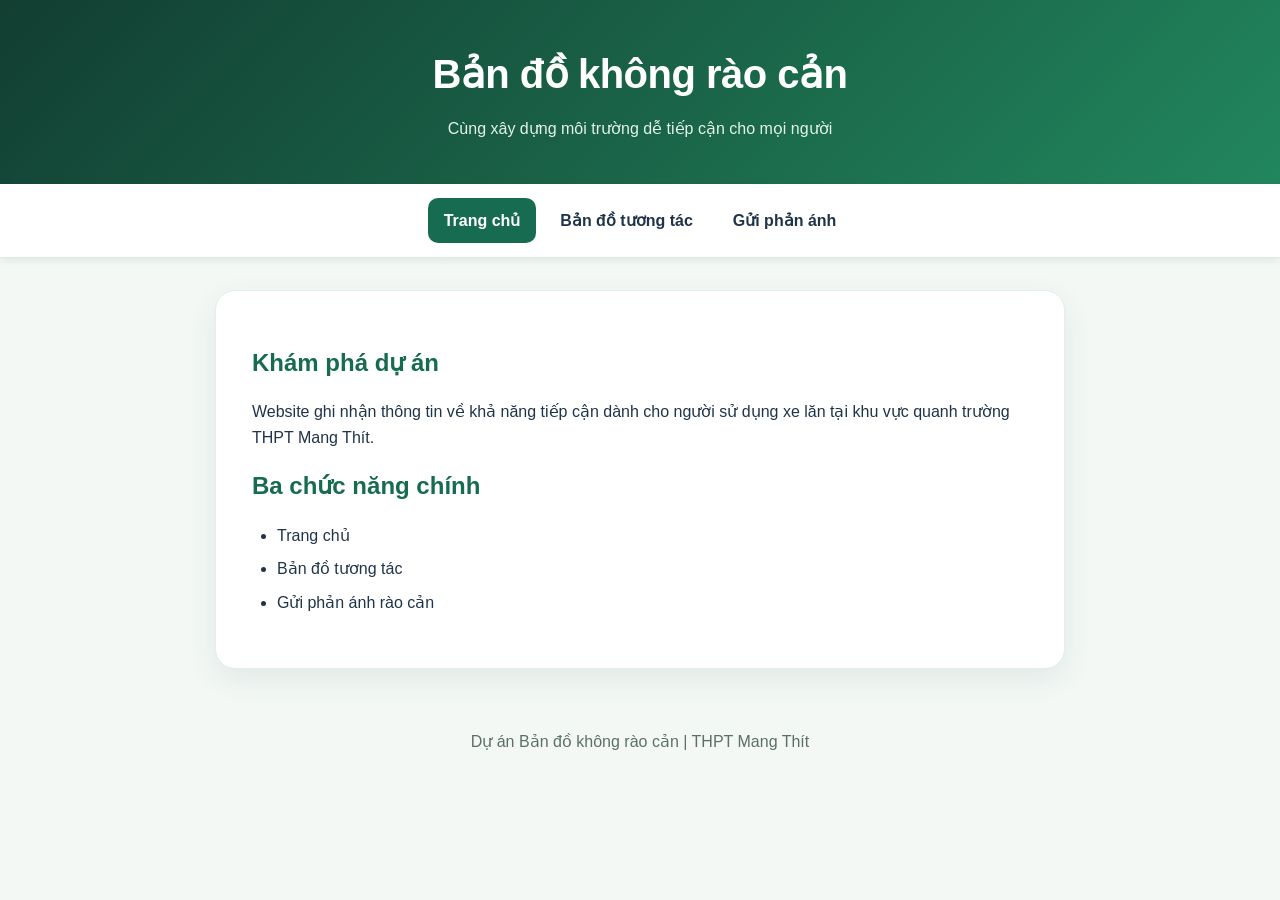
==== index.html @ a595df34 "Add files via upload" ====
<!DOCTYPE html>
<html lang="vi">
<head>
    <meta charset="UTF-8">
    <meta name="viewport" content="width=device-width, initial-scale=1.0">
    <title>Bản đồ không rào cản</title>
<link rel="stylesheet" href="style.css">
</head>
<body>
    <header>
        <h1>Bản đồ không rào cản</h1>
        <p>Cùng xây dựng môi trường dễ tiếp cận cho mọi người</p>
    </header>

    <nav>
        <a href="index.html" class="active">Trang chủ</a>
        <a href="ban-do.html">Bản đồ tương tác</a>
        <a href="phan-anh.html">Gửi phản ánh</a>
    </nav>

    <main>
        <h2>Khám phá dự án</h2>

        <p>
            Website ghi nhận thông tin về khả năng tiếp cận
            dành cho người sử dụng xe lăn tại khu vực quanh
            trường THPT Mang Thít.
        </p>

        <h2>Ba chức năng chính</h2>

        <ul>
            <li>Trang chủ</li>
            <li>Bản đồ tương tác</li>
            <li>Gửi phản ánh rào cản</li>
        </ul>
    </main>

    <footer>
        Dự án Bản đồ không rào cản | THPT Mang Thít
    </footer>
</body>
</html>
---- style.css ----
/* Cai dat chung cho toan bo trang web */
* {
    box-sizing: border-box;
}

body {
    margin: 0;
    font-family: Arial, sans-serif;
    background-color: #f1f6fa;
    color: #203449;
    line-height: 1.6;
}

/* Thanh tieu de */
header {
    background-color: #12304a;
    color: white;
    text-align: center;
    padding: 30px 15px;
}

/* Tieu de chinh */
h1 {
    margin: 0;
    font-size: 32px;
}

/* Noi dung chinh */
main {
    max-width: 850px;
    margin: 30px auto;
    padding: 25px;
    background-color: white;
    border-radius: 14px;
}

/* Tieu de phu */
h2 {
    color: #167d91;
}

/* Danh sach chuc nang */
ul {
    padding-left: 25px;
}

li {
    margin-bottom: 8px;
}

/* Chan trang */
footer {
    text-align: center;
    padding: 20px;
    color: #64748b;
}

/* Thanh menu dieu huong */
nav {
    background-color: #ffffff;
    display: flex;
    justify-content: center;
    flex-wrap: wrap;
    gap: 10px;
    padding: 15px;
    box-shadow: 0 2px 8px rgba(0, 0, 0, 0.08);
}

/* Tung muc trong menu */
nav a {
    color: #203449;
    text-decoration: none;
    padding: 10px 16px;
    border-radius: 8px;
    font-weight: bold;
    transition: 0.2s;
}

/* Khi di chuot vao menu */
nav a:hover {
    background-color: #e1f5f2;
    color: #167d91;
}

/* Muc dang duoc chon */
nav a.active {
    background-color: #167d91;
    color: white;
}

/* Hieu ung khi di chuyen tren cac muc menu */
nav a {
    transition: background-color 0.2s ease,
                color 0.2s ease,
                transform 0.2s ease;
}

nav a:hover {
    transform: translateY(-2px);
}

/* Hieu ung cho cac o nhap lieu */
.report-form input,
.report-form select,
.report-form textarea {
    transition: border-color 0.2s ease,
                box-shadow 0.2s ease;
}

/* Lam noi bat o dang duoc nhap */
.report-form input:focus,
.report-form select:focus,
.report-form textarea:focus {
    outline: 3px solid #b8e5e8;
    outline-offset: 2px;
    border-color: #167d91;
}

/* Hieu ung nut bam */
.report-form button {
    min-height: 48px;
    transition: background-color 0.2s ease,
                transform 0.15s ease;
}

.report-form button:hover {
    transform: translateY(-2px);
}

.report-form button:active {
    transform: scale(0.98);
}

/* Hop thong bao */
.feedback-card {
    margin-top: 24px;
    padding: 24px;
    border: 2px solid #167d91;
    border-radius: 16px;
    background-color: #eaf8f5;
    color: #173b35;
    animation: appear 0.35s ease-out;
}

.feedback-icon {
    font-size: 40px;
    margin-bottom: 8px;
}

.feedback-card h2 {
    margin-top: 0;
    color: #125f53;
}

.feedback-card p {
    font-size: 17px;
    line-height: 1.7;
}

.feedback-card button {
    background-color: #125f53;
}

.feedback-card button:hover {
    background-color: #0c493f;
}

/* Hieu ung xuat hien nhe */
@keyframes appear {
    from {
        opacity: 0;
        transform: translateY(12px);
    }

    to {
        opacity: 1;
        transform: translateY(0);
    }
}

/* Ton trong nguoi khong thich hieu ung chuyen dong */
@media (prefers-reduced-motion: reduce) {
    *,
    *::before,
    *::after {
        animation-duration: 0.01ms !important;
        transition-duration: 0.01ms !important;
        scroll-behavior: auto !important;
    }
}

/* =====================================
   NANG CAP GIAO DIEN BAN DO KHONG RAO CAN
   ===================================== */

/* Mau sac va chuyen dong dong bo */
:root {
    --green-dark: #176b50;
    --green-main: #21865d;
    --green-light: #e8f5ee;
    --text-main: #203449;
    --text-muted: #5d7068;
    --border-soft: #dcebe3;
    --shadow-soft: 0 10px 30px rgba(23, 70, 50, 0.08);
}

/* Nen trang */
body {
    background: #f3f8f5;
    color: var(--text-main);
}

/* Dau trang */
header {
    background: linear-gradient(135deg, #123e32, #21865d);
    padding: 42px 20px;
}

header h1 {
    font-size: clamp(28px, 4vw, 40px);
    letter-spacing: -0.5px;
}

header p {
    margin: 10px 0 0;
    color: #e4f4eb;
}

/* Thanh dieu huong */
nav {
    position: relative;
    gap: 8px;
    padding: 14px 12px;
    border-bottom: 1px solid var(--border-soft);
}

nav a {
    min-height: 44px;
    display: inline-flex;
    align-items: center;
    justify-content: center;
    border-radius: 10px;
}

nav a:hover {
    background: var(--green-light);
    color: var(--green-dark);
}

nav a.active {
    background: var(--green-dark);
    color: #ffffff;
}

/* Khung noi dung */
main {
    margin: 32px auto;
    padding: clamp(20px, 4vw, 36px);
    border: 1px solid #e5eee8;
    border-radius: 20px;
    box-shadow: var(--shadow-soft);
}

h2 {
    color: var(--green-dark);
    line-height: 1.35;
}

/* Gioi thieu trang ban do */
.map-intro {
    max-width: 760px;
    color: var(--text-muted);
    line-height: 1.9;
    font-size: 17px;
}

/* The ban do */
main .map-placeholder {
    margin-top: 26px;
    padding: clamp(18px, 3vw, 30px);
    background: #ffffff;
    border: 1px solid var(--border-soft);
    border-radius: 20px;
    text-align: left;
    box-shadow: var(--shadow-soft);
}

main .map-placeholder .map-icon {
    font-size: 42px;
    margin-bottom: 8px;
}

main .map-placeholder h3 {
    color: var(--green-dark);
    font-size: clamp(21px, 3vw, 27px);
    line-height: 1.4;
    margin: 8px 0 12px;
}

main .map-placeholder p {
    line-height: 1.8;
}

/* Khung Google My Maps */
.map-frame {
    margin-top: 22px;
    padding: 7px;
    background: #edf6f0;
    border: 1px solid var(--border-soft);
    border-radius: 17px;
    overflow: hidden;
    box-shadow: 0 6px 20px rgba(20, 65, 45, 0.09);
}

.map-frame iframe {
    display: block;
    width: 100%;
    height: 560px;
    border: 0;
    border-radius: 11px;
}

/* Hop luu y */
main .map-note {
    margin-top: 24px;
    padding: 20px 22px;
    background: #fff8e8;
    border: 1px solid #f0dfb7;
    border-left: 5px solid #dba72f;
    border-radius: 12px;
    color: #604c20;
    line-height: 1.85;
}

/* Nut bam */
.map-button {
    display: inline-flex;
    align-items: center;
    justify-content: center;
    min-height: 48px;
    padding: 13px 20px;
    margin-top: 14px;
    background: var(--green-dark);
    color: #ffffff;
    border-radius: 10px;
    font-weight: bold;
    text-decoration: none;
    transition: background 0.2s ease,
                transform 0.2s ease,
                box-shadow 0.2s ease;
}

.map-button:hover {
    background: #10513c;
    transform: translateY(-2px);
    box-shadow: 0 5px 14px rgba(23, 107, 80, 0.2);
}

.map-button:focus-visible {
    outline: 3px solid #83c9a5;
    outline-offset: 4px;
}

/* Chan trang */
footer {
    margin-top: 35px;
    padding: 25px 15px;
    color: var(--text-muted);
}

/* Dien thoai va man hinh nho */
@media (max-width: 600px) {
    header {
        padding: 30px 16px;
    }

    nav {
        gap: 5px;
        padding: 10px;
    }

    nav a {
        padding: 10px 12px;
        font-size: 14px;
    }

    main {
        margin: 16px 10px;
        padding: 19px 15px;
        border-radius: 15px;
    }

    main .map-placeholder {
        padding: 17px;
        border-radius: 15px;
    }

    .map-frame {
        padding: 4px;
    }

    .map-frame iframe {
        height: 420px;
    }

    .map-button {
        width: 100%;
        text-align: center;
    }
}
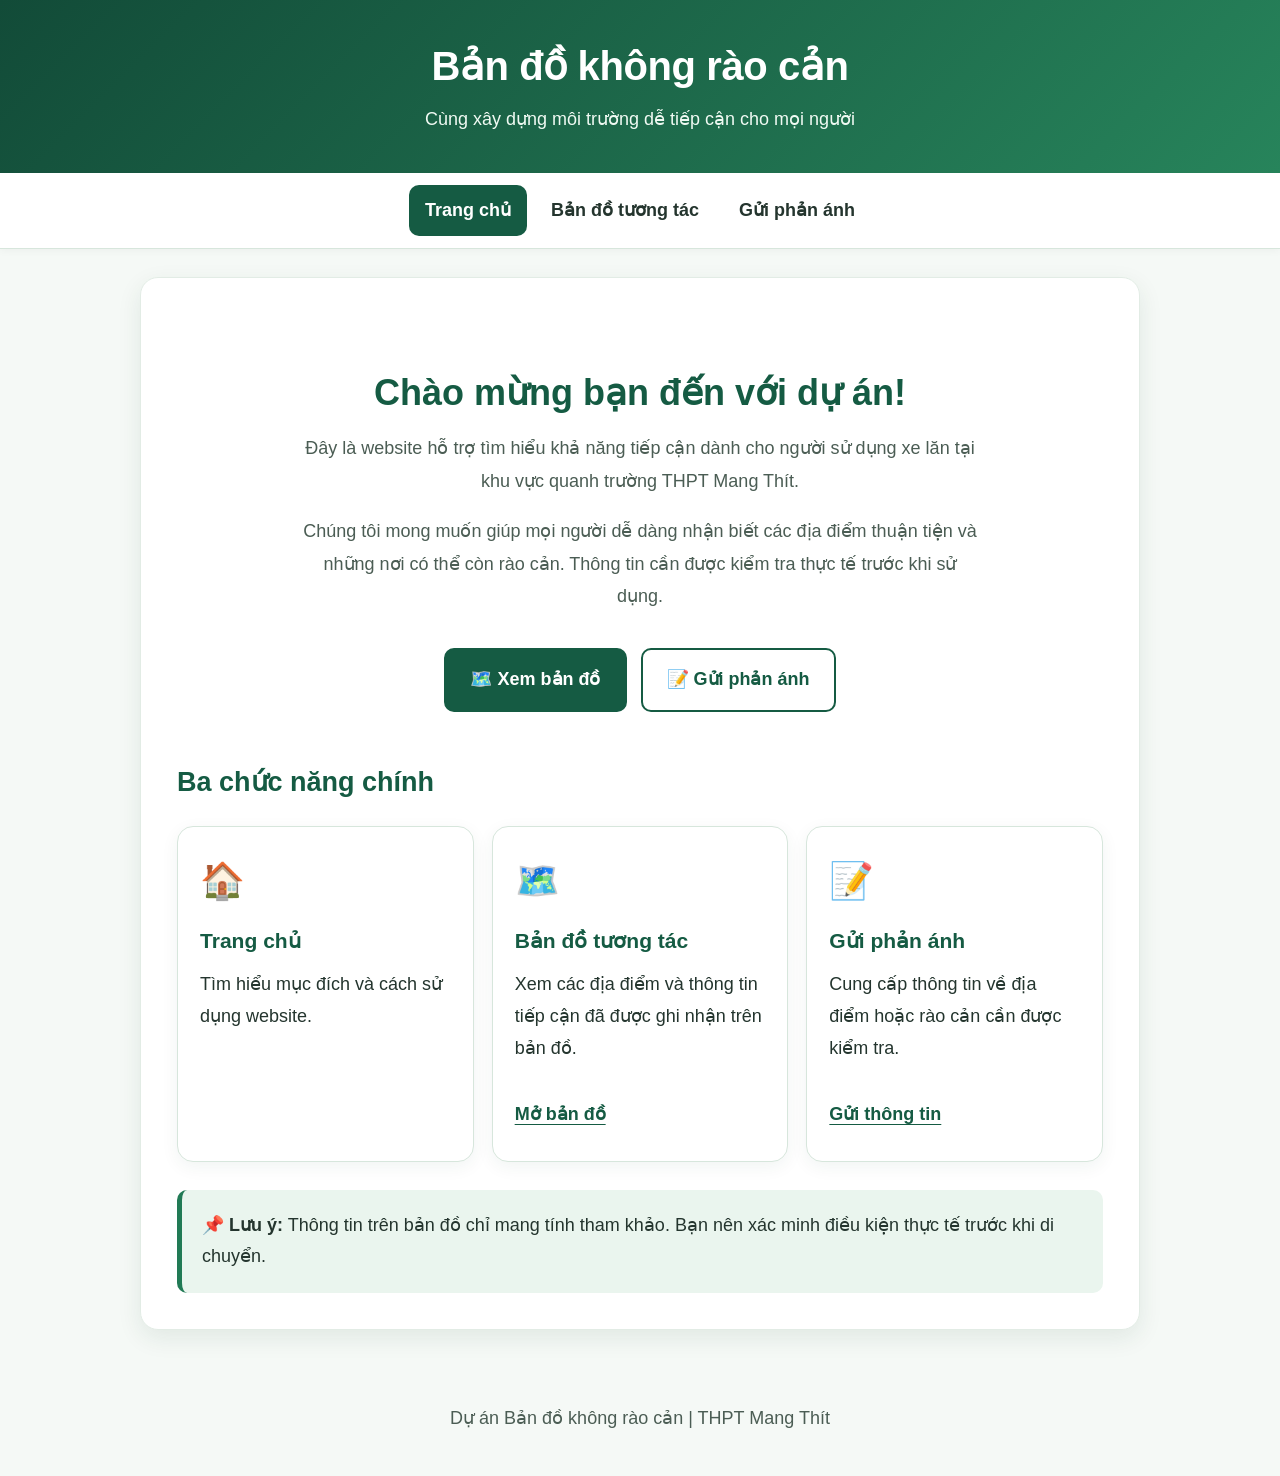
==== commit 4ae64237: "index.html" ====
--- a/index.html
+++ b/index.html
@@ -4,41 +4,94 @@
 <head>
     <meta charset="UTF-8">
     <meta name="viewport" content="width=device-width, initial-scale=1.0">
+    <meta name="description" content="Bản đồ hỗ trợ tìm hiểu khả năng tiếp cận cho người sử dụng xe lăn quanh trường THPT Mang Thít.">
     <title>Bản đồ không rào cản</title>
-<link rel="stylesheet" href="style.css">
+    <link rel="stylesheet" href="style.css">
 </head>
 <body>
+    <a href="#noi-dung" class="skip-link">Bỏ qua phần menu, đến nội dung chính</a>
+
     <header>
         <h1>Bản đồ không rào cản</h1>
         <p>Cùng xây dựng môi trường dễ tiếp cận cho mọi người</p>
     </header>
 
-    <nav>
-        <a href="index.html" class="active">Trang chủ</a>
+    <nav aria-label="Menu chính">
+        <a href="index.html" class="active" aria-current="page">Trang chủ</a>
         <a href="ban-do.html">Bản đồ tương tác</a>
         <a href="phan-anh.html">Gửi phản ánh</a>
     </nav>
 
-    <main>
-        <h2>Khám phá dự án</h2>
+    <main id="noi-dung">
+        <section class="home-intro">
+            <h2>Chào mừng bạn đến với dự án!</h2>
 
-        <p>
-            Website ghi nhận thông tin về khả năng tiếp cận
-            dành cho người sử dụng xe lăn tại khu vực quanh
-            trường THPT Mang Thít.
-        </p>
+            <p>
+                Đây là website hỗ trợ tìm hiểu khả năng tiếp cận
+                dành cho người sử dụng xe lăn tại khu vực quanh
+                trường THPT Mang Thít.
+            </p>
 
-        <h2>Ba chức năng chính</h2>
+            <p>
+                Chúng tôi mong muốn giúp mọi người dễ dàng nhận biết
+                các địa điểm thuận tiện và những nơi có thể còn rào cản.
+                Thông tin cần được kiểm tra thực tế trước khi sử dụng.
+            </p>
 
-        <ul>
-            <li>Trang chủ</li>
-            <li>Bản đồ tương tác</li>
-            <li>Gửi phản ánh rào cản</li>
-        </ul>
+            <div class="home-actions">
+                <a href="ban-do.html" class="map-button">
+                    🗺️ Xem bản đồ
+                </a>
+
+                <a href="phan-anh.html" class="map-button home-secondary">
+                    📝 Gửi phản ánh
+                </a>
+            </div>
+        </section>
+
+        <section>
+            <h2>Ba chức năng chính</h2>
+
+            <div class="feature-grid">
+                <article class="feature-card">
+                    <div class="feature-icon" aria-hidden="true">🏠</div>
+                    <h3>Trang chủ</h3>
+                    <p>
+                        Tìm hiểu mục đích và cách sử dụng website.
+                    </p>
+                </article>
+
+                <article class="feature-card">
+                    <div class="feature-icon" aria-hidden="true">🗺️</div>
+                    <h3>Bản đồ tương tác</h3>
+                    <p>
+                        Xem các địa điểm và thông tin tiếp cận
+                        đã được ghi nhận trên bản đồ.
+                    </p>
+                    <a href="ban-do.html">Mở bản đồ</a>
+                </article>
+
+                <article class="feature-card">
+                    <div class="feature-icon" aria-hidden="true">📝</div>
+                    <h3>Gửi phản ánh</h3>
+                    <p>
+                        Cung cấp thông tin về địa điểm hoặc rào cản
+                        cần được kiểm tra.
+                    </p>
+                    <a href="phan-anh.html">Gửi thông tin</a>
+                </article>
+            </div>
+        </section>
+
+        <aside class="home-note">
+            <strong>📌 Lưu ý:</strong>
+            Thông tin trên bản đồ chỉ mang tính tham khảo.
+            Bạn nên xác minh điều kiện thực tế trước khi di chuyển.
+        </aside>
     </main>
 
     <footer>
-        Dự án Bản đồ không rào cản | THPT Mang Thít
+        <p>Dự án Bản đồ không rào cản | THPT Mang Thít</p>
     </footer>
 </body>
 </html>
--- a/style.css
+++ b/style.css
@@ -1,130 +1,246 @@
 
-/* Cai dat chung cho toan bo trang web */
+/* ==========================================
+   BAN DO KHONG RAO CAN
+   CSS GON GANG - DE DOC - DE SU DUNG
+   ========================================== */
+
+/* 1. Mau sac va cai dat chung */
+:root {
+    --green-dark: #155b43;
+    --green-main: #217a55;
+    --green-light: #eaf5ee;
+    --text-main: #24352e;
+    --text-muted: #4b5d54;
+    --border-soft: #d7e6dc;
+    --white: #ffffff;
+    --warning-bg: #fff8e8;
+    --warning-border: #dba72f;
+    --shadow-soft: 0 8px 24px rgba(25, 65, 45, 0.09);
+}
+
 * {
     box-sizing: border-box;
 }
 
+html {
+    scroll-behavior: smooth;
+}
+
 body {
     margin: 0;
-    font-family: Arial, sans-serif;
-    background-color: #f1f6fa;
-    color: #203449;
-    line-height: 1.6;
-}
-
-/* Thanh tieu de */
-header {
-    background-color: #12304a;
-    color: white;
-    text-align: center;
-    padding: 30px 15px;
-}
-
-/* Tieu de chinh */
+    font-family: Arial, Helvetica, sans-serif;
+    font-size: 18px;
+    line-height: 1.75;
+    color: var(--text-main);
+    background: #f5f9f6;
+}
+
+img {
+    max-width: 100%;
+    height: auto;
+}
+
+a {
+    overflow-wrap: anywhere;
+}
+
+h1,
+h2,
+h3 {
+    line-height: 1.4;
+}
+
 h1 {
     margin: 0;
-    font-size: 32px;
-}
-
-/* Noi dung chinh */
-main {
-    max-width: 850px;
-    margin: 30px auto;
-    padding: 25px;
-    background-color: white;
-    border-radius: 14px;
-}
-
-/* Tieu de phu */
-h2 {
-    color: #167d91;
-}
-
-/* Danh sach chuc nang */
-ul {
-    padding-left: 25px;
-}
-
+    font-size: clamp(28px, 4vw, 40px);
+    letter-spacing: -0.4px;
+}
+
+h2,
+h3 {
+    color: var(--green-dark);
+}
+
+p,
 li {
-    margin-bottom: 8px;
-}
-
-/* Chan trang */
-footer {
+    line-height: 1.8;
+}
+
+button,
+input,
+select,
+textarea {
+    font: inherit;
+}
+
+/* 2. Dau trang */
+header {
+    padding: 38px 20px;
     text-align: center;
-    padding: 20px;
-    color: #64748b;
-}
-
-/* Thanh menu dieu huong */
+    color: var(--white);
+    background: linear-gradient(135deg, #124b38, #27845b);
+}
+
+header p {
+    margin: 10px 0 0;
+    color: #f0faf3;
+    line-height: 1.7;
+}
+
+/* 3. Thanh dieu huong */
 nav {
-    background-color: #ffffff;
     display: flex;
+    flex-wrap: wrap;
     justify-content: center;
-    flex-wrap: wrap;
-    gap: 10px;
-    padding: 15px;
-    box-shadow: 0 2px 8px rgba(0, 0, 0, 0.08);
-}
-
-/* Tung muc trong menu */
+    gap: 8px;
+    padding: 12px;
+    background: var(--white);
+    border-bottom: 1px solid var(--border-soft);
+    box-shadow: 0 2px 8px rgba(0, 0, 0, 0.04);
+}
+
 nav a {
-    color: #203449;
+    display: inline-flex;
+    align-items: center;
+    justify-content: center;
+    min-height: 48px;
+    padding: 10px 16px;
+    border-radius: 10px;
+    color: var(--text-main);
+    font-weight: bold;
     text-decoration: none;
-    padding: 10px 16px;
-    border-radius: 8px;
-    font-weight: bold;
-    transition: 0.2s;
-}
-
-/* Khi di chuot vao menu */
-nav a:hover {
-    background-color: #e1f5f2;
-    color: #167d91;
-}
-
-/* Muc dang duoc chon */
-nav a.active {
-    background-color: #167d91;
-    color: white;
-}
-
-/* Hieu ung khi di chuyen tren cac muc menu */
-nav a {
     transition: background-color 0.2s ease,
                 color 0.2s ease,
                 transform 0.2s ease;
 }
 
 nav a:hover {
+    color: var(--green-dark);
+    background: var(--green-light);
+}
+
+nav a.active {
+    color: var(--white);
+    background: var(--green-dark);
+}
+
+/* 4. Noi dung chinh */
+main {
+    width: calc(100% - 32px);
+    max-width: 1000px;
+    margin: 28px auto;
+    padding: clamp(20px, 4vw, 36px);
+    background: var(--white);
+    border: 1px solid #e2ece5;
+    border-radius: 18px;
+    box-shadow: var(--shadow-soft);
+    animation: fadeInUp 0.4s ease-out both;
+}
+
+ul {
+    padding-left: 25px;
+}
+
+li {
+    margin-bottom: 8px;
+}
+
+/* 5. Nut bam */
+button,
+.map-button {
+    min-height: 50px;
+}
+
+button,
+.map-button {
+    transition: background-color 0.2s ease,
+                box-shadow 0.2s ease,
+                transform 0.2s ease;
+}
+
+.map-button {
+    display: inline-flex;
+    align-items: center;
+    justify-content: center;
+    gap: 8px;
+    min-height: 50px;
+    margin-top: 14px;
+    padding: 12px 20px;
+    border: 2px solid var(--green-dark);
+    border-radius: 10px;
+    color: var(--white);
+    background: var(--green-dark);
+    font-weight: bold;
+    text-align: center;
+    text-decoration: none;
+    cursor: pointer;
+}
+
+.map-button:hover {
+    color: var(--white);
+    background: #104a36;
+    box-shadow: 0 5px 14px rgba(23, 107, 80, 0.18);
     transform: translateY(-2px);
 }
 
-/* Hieu ung cho cac o nhap lieu */
+/* 6. Hieu ung khi chon bang ban phim */
+a:focus-visible,
+button:focus-visible,
+input:focus-visible,
+select:focus-visible,
+textarea:focus-visible {
+    outline: 3px solid #bd8210;
+    outline-offset: 4px;
+}
+
+/* 7. Form phan anh */
+.report-form label {
+    display: block;
+    margin-bottom: 6px;
+    font-weight: bold;
+}
+
 .report-form input,
 .report-form select,
 .report-form textarea {
+    width: 100%;
+    max-width: 100%;
+    min-height: 48px;
+    padding: 12px;
+    border: 1px solid #9eafa4;
+    border-radius: 8px;
+    background: var(--white);
+    color: var(--text-main);
     transition: border-color 0.2s ease,
                 box-shadow 0.2s ease;
 }
 
-/* Lam noi bat o dang duoc nhap */
+.report-form textarea {
+    min-height: 130px;
+    resize: vertical;
+}
+
 .report-form input:focus,
 .report-form select:focus,
 .report-form textarea:focus {
-    outline: 3px solid #b8e5e8;
+    border-color: var(--green-dark);
+    outline: 3px solid #c8e7d5;
     outline-offset: 2px;
-    border-color: #167d91;
-}
-
-/* Hieu ung nut bam */
+}
+
 .report-form button {
-    min-height: 48px;
-    transition: background-color 0.2s ease,
-                transform 0.15s ease;
+    min-height: 50px;
+    padding: 12px 20px;
+    border: 0;
+    border-radius: 10px;
+    color: var(--white);
+    background: var(--green-dark);
+    font-weight: bold;
+    cursor: pointer;
 }
 
 .report-form button:hover {
+    background: #104a36;
     transform: translateY(-2px);
 }
 
@@ -132,185 +248,80 @@
     transform: scale(0.98);
 }
 
-/* Hop thong bao */
+/* 8. Hop thong bao phan anh */
 .feedback-card {
     margin-top: 24px;
     padding: 24px;
-    border: 2px solid #167d91;
+    border: 2px solid var(--green-main);
     border-radius: 16px;
-    background-color: #eaf8f5;
-    color: #173b35;
+    background: var(--green-light);
+    color: var(--text-main);
     animation: appear 0.35s ease-out;
 }
 
 .feedback-icon {
+    margin-bottom: 8px;
     font-size: 40px;
-    margin-bottom: 8px;
 }
 
 .feedback-card h2 {
     margin-top: 0;
-    color: #125f53;
+    color: var(--green-dark);
 }
 
 .feedback-card p {
-    font-size: 17px;
-    line-height: 1.7;
+    font-size: 18px;
+    line-height: 1.8;
 }
 
 .feedback-card button {
-    background-color: #125f53;
+    background: var(--green-dark);
 }
 
 .feedback-card button:hover {
-    background-color: #0c493f;
-}
-
-/* Hieu ung xuat hien nhe */
-@keyframes appear {
-    from {
-        opacity: 0;
-        transform: translateY(12px);
-    }
-
-    to {
-        opacity: 1;
-        transform: translateY(0);
-    }
-}
-
-/* Ton trong nguoi khong thich hieu ung chuyen dong */
-@media (prefers-reduced-motion: reduce) {
-    *,
-    *::before,
-    *::after {
-        animation-duration: 0.01ms !important;
-        transition-duration: 0.01ms !important;
-        scroll-behavior: auto !important;
-    }
-}
-
-/* =====================================
-   NANG CAP GIAO DIEN BAN DO KHONG RAO CAN
-   ===================================== */
-
-/* Mau sac va chuyen dong dong bo */
-:root {
-    --green-dark: #176b50;
-    --green-main: #21865d;
-    --green-light: #e8f5ee;
-    --text-main: #203449;
-    --text-muted: #5d7068;
-    --border-soft: #dcebe3;
-    --shadow-soft: 0 10px 30px rgba(23, 70, 50, 0.08);
-}
-
-/* Nen trang */
-body {
-    background: #f3f8f5;
-    color: var(--text-main);
-}
-
-/* Dau trang */
-header {
-    background: linear-gradient(135deg, #123e32, #21865d);
-    padding: 42px 20px;
-}
-
-header h1 {
-    font-size: clamp(28px, 4vw, 40px);
-    letter-spacing: -0.5px;
-}
-
-header p {
-    margin: 10px 0 0;
-    color: #e4f4eb;
-}
-
-/* Thanh dieu huong */
-nav {
-    position: relative;
-    gap: 8px;
-    padding: 14px 12px;
-    border-bottom: 1px solid var(--border-soft);
-}
-
-nav a {
-    min-height: 44px;
-    display: inline-flex;
-    align-items: center;
-    justify-content: center;
-    border-radius: 10px;
-}
-
-nav a:hover {
-    background: var(--green-light);
-    color: var(--green-dark);
-}
-
-nav a.active {
-    background: var(--green-dark);
-    color: #ffffff;
-}
-
-/* Khung noi dung */
-main {
-    margin: 32px auto;
-    padding: clamp(20px, 4vw, 36px);
-    border: 1px solid #e5eee8;
-    border-radius: 20px;
-    box-shadow: var(--shadow-soft);
-}
-
-h2 {
-    color: var(--green-dark);
-    line-height: 1.35;
-}
-
-/* Gioi thieu trang ban do */
+    background: #104a36;
+}
+
+/* 9. Khu vuc ban do */
 .map-intro {
     max-width: 760px;
     color: var(--text-muted);
-    line-height: 1.9;
-    font-size: 17px;
-}
-
-/* The ban do */
+    font-size: 18px;
+    line-height: 1.85;
+}
+
 main .map-placeholder {
     margin-top: 26px;
     padding: clamp(18px, 3vw, 30px);
-    background: #ffffff;
     border: 1px solid var(--border-soft);
-    border-radius: 20px;
+    border-radius: 18px;
+    background: var(--white);
+    box-shadow: var(--shadow-soft);
     text-align: left;
-    box-shadow: var(--shadow-soft);
 }
 
 main .map-placeholder .map-icon {
+    margin-bottom: 8px;
     font-size: 42px;
-    margin-bottom: 8px;
 }
 
 main .map-placeholder h3 {
-    color: var(--green-dark);
+    margin: 8px 0 12px;
     font-size: clamp(21px, 3vw, 27px);
-    line-height: 1.4;
-    margin: 8px 0 12px;
 }
 
 main .map-placeholder p {
     line-height: 1.8;
 }
 
-/* Khung Google My Maps */
 .map-frame {
     margin-top: 22px;
-    padding: 7px;
+    padding: 6px;
+    overflow: hidden;
+    border: 1px solid var(--border-soft);
+    border-radius: 16px;
     background: #edf6f0;
-    border: 1px solid var(--border-soft);
-    border-radius: 17px;
-    overflow: hidden;
-    box-shadow: 0 6px 20px rgba(20, 65, 45, 0.09);
+    box-shadow: var(--shadow-soft);
 }
 
 .map-frame iframe {
@@ -318,61 +329,186 @@
     width: 100%;
     height: 560px;
     border: 0;
-    border-radius: 11px;
-}
-
-/* Hop luu y */
+    border-radius: 10px;
+}
+
 main .map-note {
     margin-top: 24px;
-    padding: 20px 22px;
-    background: #fff8e8;
+    padding: 20px;
     border: 1px solid #f0dfb7;
-    border-left: 5px solid #dba72f;
+    border-left: 5px solid var(--warning-border);
     border-radius: 12px;
     color: #604c20;
+    background: var(--warning-bg);
     line-height: 1.85;
 }
 
-/* Nut bam */
-.map-button {
+/* 10. Cac the chuc nang trang chu */
+.home-intro {
+    padding: 24px 0 30px;
+    text-align: center;
+}
+
+.home-intro h2 {
+    margin-bottom: 14px;
+    font-size: clamp(27px, 4vw, 36px);
+}
+
+.home-intro p {
+    max-width: 680px;
+    margin: 0 auto 18px;
+    color: var(--text-muted);
+}
+
+.home-actions {
+    display: flex;
+    flex-wrap: wrap;
+    justify-content: center;
+    gap: 14px;
+    margin-top: 22px;
+}
+
+.home-actions .map-button {
+    min-height: 56px;
+    padding: 14px 24px;
+}
+
+.home-secondary {
+    color: var(--green-dark);
+    background: var(--white);
+}
+
+.home-secondary:hover {
+    color: var(--green-dark);
+    background: var(--green-light);
+}
+
+.feature-grid {
+    display: grid;
+    grid-template-columns: repeat(3, minmax(0, 1fr));
+    gap: 18px;
+    margin-top: 24px;
+}
+
+.feature-card {
+    display: flex;
+    flex-direction: column;
+    align-items: flex-start;
+    padding: 22px;
+    border: 1px solid var(--border-soft);
+    border-radius: 16px;
+    background: var(--white);
+    box-shadow: 0 5px 18px rgba(25, 65, 45, 0.06);
+    transition: transform 0.2s ease,
+                box-shadow 0.2s ease;
+}
+
+.feature-card:hover {
+    transform: translateY(-3px);
+    box-shadow: var(--shadow-soft);
+}
+
+.feature-icon {
+    margin-bottom: 8px;
+    font-size: 36px;
+}
+
+.feature-card h3 {
+    margin: 6px 0;
+}
+
+.feature-card p {
+    flex: 1;
+    margin-top: 6px;
+}
+
+.feature-card a {
     display: inline-flex;
     align-items: center;
-    justify-content: center;
     min-height: 48px;
-    padding: 13px 20px;
-    margin-top: 14px;
-    background: var(--green-dark);
-    color: #ffffff;
+    margin-top: 8px;
+    color: var(--green-dark);
+    font-weight: bold;
+    text-underline-offset: 4px;
+}
+
+.home-note {
+    margin-top: 28px;
+    padding: 20px;
+    border-left: 5px solid var(--green-main);
     border-radius: 10px;
-    font-weight: bold;
-    text-decoration: none;
-    transition: background 0.2s ease,
-                transform 0.2s ease,
-                box-shadow 0.2s ease;
-}
-
-.map-button:hover {
-    background: #10513c;
-    transform: translateY(-2px);
-    box-shadow: 0 5px 14px rgba(23, 107, 80, 0.2);
-}
-
-.map-button:focus-visible {
-    outline: 3px solid #83c9a5;
-    outline-offset: 4px;
-}
-
-/* Chan trang */
-footer {
-    margin-top: 35px;
-    padding: 25px 15px;
-    color: var(--text-muted);
-}
-
-/* Dien thoai va man hinh nho */
+    background: var(--green-light);
+}
+
+/* 11. Bo qua menu bang ban phim */
+.skip-link {
+    position: absolute;
+    top: 8px;
+    left: 8px;
+    z-index: 1000;
+    padding: 12px 16px;
+    border: 2px solid var(--green-dark);
+    border-radius: 8px;
+    color: var(--green-dark);
+    background: var(--white);
+    transform: translateY(-160%);
+}
+
+.skip-link:focus {
+    transform: translateY(0);
+}
+
+/* 12. Hieu ung nhe */
+@keyframes fadeInUp {
+    from {
+        opacity: 0;
+        transform: translateY(10px);
+    }
+
+    to {
+        opacity: 1;
+        transform: translateY(0);
+    }
+}
+
+@keyframes appear {
+    from {
+        opacity: 0;
+        transform: translateY(12px);
+    }
+
+    to {
+        opacity: 1;
+        transform: translateY(0);
+    }
+}
+
+/* 13. Toi uu man hinh nho */
+@media (max-width: 760px) {
+    .feature-grid {
+        grid-template-columns: 1fr;
+    }
+
+    .feature-card {
+        padding: 20px;
+    }
+
+    .home-actions {
+        flex-direction: column;
+    }
+
+    .home-actions .map-button {
+        width: 100%;
+    }
+}
+
 @media (max-width: 600px) {
+    body {
+        font-size: 17px;
+    }
+
     header {
-        padding: 30px 16px;
+        padding: 28px 16px;
     }
 
     nav {
@@ -382,18 +518,13 @@
 
     nav a {
         padding: 10px 12px;
-        font-size: 14px;
     }
 
     main {
-        margin: 16px 10px;
+        width: calc(100% - 20px);
+        margin: 16px auto;
         padding: 19px 15px;
-        border-radius: 15px;
-    }
-
-    main .map-placeholder {
-        padding: 17px;
-        border-radius: 15px;
+        border-radius: 14px;
     }
 
     .map-frame {
@@ -408,4 +539,38 @@
         width: 100%;
         text-align: center;
     }
-}
+
+    .feedback-card {
+        padding: 18px;
+    }
+}
+
+/* 14. Ton trong nguoi khong muon hieu ung */
+@media (prefers-reduced-motion: reduce) {
+    html {
+        scroll-behavior: auto;
+    }
+
+    *,
+    *::before,
+    *::after {
+        animation-duration: 0.01ms !important;
+        animation-iteration-count: 1 !important;
+        transition-duration: 0.01ms !important;
+        scroll-behavior: auto !important;
+    }
+
+    .feature-card:hover,
+    .map-button:hover,
+    nav a:hover {
+        transform: none;
+    }
+}
+
+/* 15. Chan trang */
+footer {
+    margin-top: 30px;
+    padding: 24px 16px;
+    color: var(--text-muted);
+    text-align: center;
+}
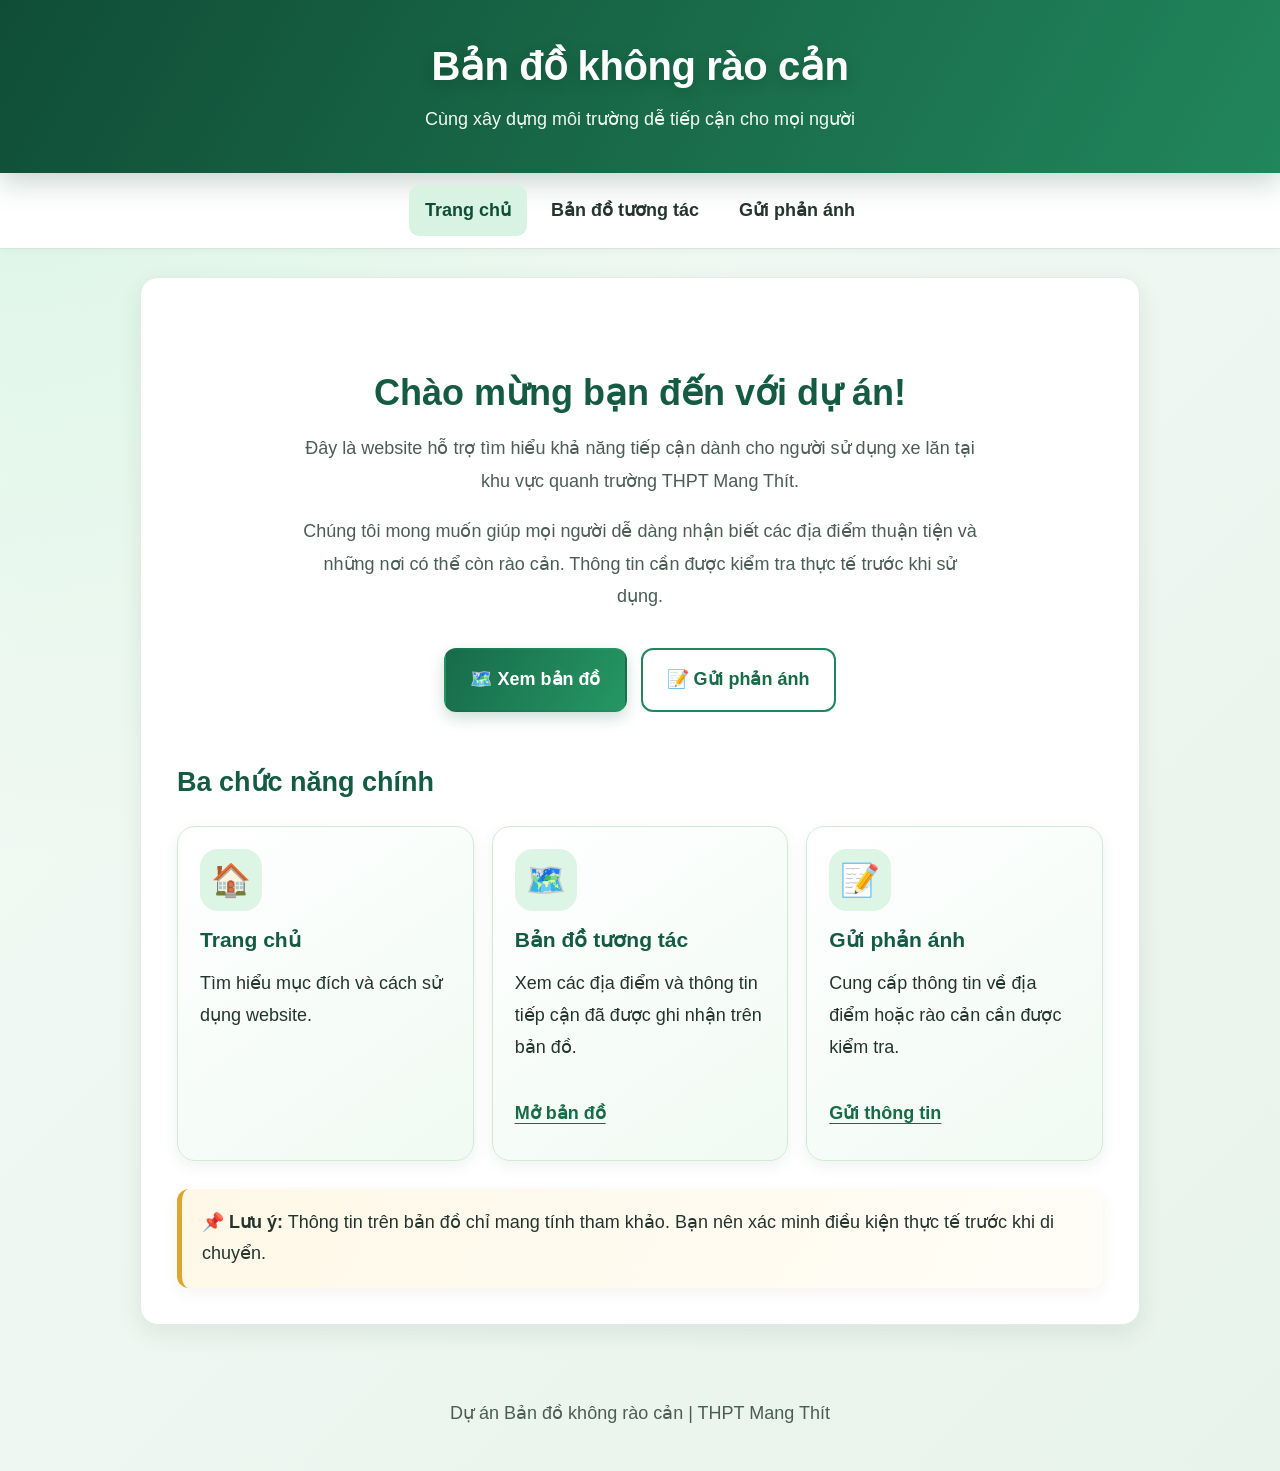
==== commit 0654ace7: "index.html" ====
--- a/index.html
+++ b/index.html
@@ -95,3 +95,4 @@
     </footer>
 </body>
 </html>
+ 
--- a/style.css
+++ b/style.css
@@ -574,3 +574,601 @@
     color: var(--text-muted);
     text-align: center;
 }
+
+/* ===== HIỆU ỨNG TRANG CHỦ ===== */
+
+/* Nội dung xuất hiện nhẹ khi mở trang */
+main {
+    animation: fadeInUp 0.7s ease both;
+}
+
+@keyframes fadeInUp {
+    from {
+        opacity: 0;
+        transform: translateY(18px);
+    }
+    to {
+        opacity: 1;
+        transform: translateY(0);
+    }
+}
+
+/* Các thẻ chức năng */
+.feature-card {
+    transition: transform 0.25s ease,
+                box-shadow 0.25s ease,
+                border-color 0.25s ease;
+}
+
+.feature-card:hover {
+    transform: translateY(-5px);
+    box-shadow: 0 12px 25px rgba(25, 65, 45, 0.15);
+    border-color: #217a55;
+}
+
+/* Các nút điều hướng */
+.home-actions a {
+    transition: transform 0.2s ease,
+                box-shadow 0.2s ease;
+}
+
+.home-actions a:hover {
+    transform: translateY(-3px);
+    box-shadow: 0 6px 14px rgba(0, 0, 0, 0.15);
+}
+
+/* Menu */
+nav a {
+    transition: background-color 0.25s ease,
+                color 0.25s ease;
+}
+
+/* Tôn trọng cài đặt giảm chuyển động của người dùng */
+@media (prefers-reduced-motion: reduce) {
+    main,
+    .feature-card,
+    .home-actions a,
+    nav a {
+        animation: none;
+        transition: none;
+        transform: none;
+    }
+}
+
+/* =========================================
+   HIỆU ỨNG NÂNG CẤP - BẢN ĐỒ KHÔNG RÀO CẢN
+   ========================================= */
+
+/* Nền có chiều sâu */
+body {
+    background:
+        radial-gradient(ellipse at top left, #d9f5e4 0%, transparent 42%),
+        linear-gradient(135deg, #f4fbf6, #e8f3ec);
+}
+
+/* Tiêu đề nổi bật */
+header {
+    position: relative;
+    overflow: hidden;
+    background: linear-gradient(120deg, #104d37, #21865b, #32a66e);
+    background-size: 200% 200%;
+    animation: gradientMove 7s ease infinite;
+    box-shadow: 0 8px 28px rgba(16, 77, 55, 0.25);
+}
+
+header h1 {
+    animation: titleEnter 0.9s cubic-bezier(.2, .8, .2, 1) both;
+    text-shadow: 0 4px 15px rgba(0, 0, 0, 0.2);
+}
+
+header p {
+    animation: subtitleEnter 1s ease 0.2s both;
+}
+
+/* Menu mượt mà */
+nav a {
+    position: relative;
+    transition: color 0.25s ease,
+                background-color 0.25s ease,
+                transform 0.25s ease;
+}
+
+nav a:hover {
+    transform: translateY(-3px);
+    background-color: #d9f3e3;
+    color: #104d37;
+}
+
+nav a.active {
+    background: #d9f3e3;
+    color: #104d37;
+    font-weight: 700;
+}
+
+/* Khung nội dung */
+main {
+    animation: contentEnter 0.8s ease-out both;
+}
+
+/* Thẻ chức năng nổi bật */
+.feature-card {
+    position: relative;
+    overflow: hidden;
+    background: linear-gradient(145deg, #ffffff, #f0faf3);
+    border: 1px solid #d2e9d9;
+    border-radius: 18px;
+    box-shadow: 0 5px 15px rgba(20, 80, 50, 0.07);
+    transition: transform 0.3s ease,
+                box-shadow 0.3s ease,
+                border-color 0.3s ease;
+}
+
+.feature-card::before {
+    content: "";
+    position: absolute;
+    top: 0;
+    left: 0;
+    width: 100%;
+    height: 5px;
+    background: linear-gradient(90deg, #168653, #7ed9a5);
+    transform: scaleX(0);
+    transform-origin: left;
+    transition: transform 0.3s ease;
+}
+
+.feature-card:hover {
+    transform: translateY(-9px) scale(1.015);
+    box-shadow: 0 18px 35px rgba(20, 80, 50, 0.16);
+    border-color: #7bc99b;
+}
+
+.feature-card:hover::before {
+    transform: scaleX(1);
+}
+
+.feature-icon {
+    display: inline-flex;
+    align-items: center;
+    justify-content: center;
+    width: 62px;
+    height: 62px;
+    border-radius: 18px;
+    background: #ddf5e5;
+    font-size: 32px;
+    transition: transform 0.3s ease,
+                background-color 0.3s ease;
+}
+
+.feature-card:hover .feature-icon {
+    transform: rotate(-7deg) scale(1.12);
+    background: #c5efd3;
+}
+
+.feature-card h3 {
+    color: #155b43;
+}
+
+/* Nút bấm rõ ràng, dễ nhận biết */
+.home-actions a,
+.map-button {
+    display: inline-flex;
+    align-items: center;
+    justify-content: center;
+    gap: 8px;
+    min-height: 52px;
+    padding: 13px 23px;
+    border: 2px solid transparent;
+    border-radius: 12px;
+    background: linear-gradient(120deg, #176b49, #269764);
+    color: #ffffff;
+    font-weight: 700;
+    text-decoration: none;
+    box-shadow: 0 6px 15px rgba(23, 107, 73, 0.22);
+    transition: transform 0.25s ease,
+                box-shadow 0.25s ease,
+                background-color 0.25s ease;
+}
+
+.home-actions a:hover,
+.map-button:hover {
+    transform: translateY(-4px);
+    box-shadow: 0 12px 25px rgba(23, 107, 73, 0.3);
+}
+
+.home-actions a:active,
+.map-button:active {
+    transform: translateY(0) scale(0.97);
+}
+
+/* Nút phụ vẫn dễ nhìn */
+.home-actions .home-secondary {
+    background: #ffffff;
+    color: #176b49;
+    border-color: #21865b;
+    box-shadow: none;
+}
+
+.home-actions .home-secondary:hover {
+    background: #e2f6e9;
+}
+
+/* Hộp lưu ý */
+.home-note,
+.map-note {
+    padding: 18px 20px;
+    border-left: 5px solid #dba72f;
+    border-radius: 12px;
+    background: linear-gradient(120deg, #fff8e8, #fffdf6);
+    box-shadow: 0 5px 15px rgba(90, 70, 20, 0.06);
+}
+
+/* Đường dẫn trong nội dung */
+main a:not(.map-button) {
+    color: #176b49;
+    font-weight: 700;
+    text-underline-offset: 4px;
+}
+
+main a:not(.map-button):hover {
+    color: #0b422c;
+    text-decoration-thickness: 2px;
+}
+
+/* Hiệu ứng chuyển động */
+@keyframes gradientMove {
+    0%, 100% { background-position: 0% 50%; }
+    50% { background-position: 100% 50%; }
+}
+
+@keyframes titleEnter {
+    from {
+        opacity: 0;
+        transform: translateY(-25px) scale(0.96);
+    }
+    to {
+        opacity: 1;
+        transform: translateY(0) scale(1);
+    }
+}
+
+@keyframes subtitleEnter {
+    from {
+        opacity: 0;
+        transform: translateY(15px);
+    }
+    to {
+        opacity: 1;
+        transform: translateY(0);
+    }
+}
+
+@keyframes contentEnter {
+    from {
+        opacity: 0;
+        transform: translateY(25px);
+    }
+    to {
+        opacity: 1;
+        transform: translateY(0);
+    }
+}
+
+/* Điện thoại */
+@media (max-width: 600px) {
+    header h1 {
+        font-size: 1.8rem;
+    }
+
+    .home-actions {
+        display: flex;
+        flex-direction: column;
+        gap: 12px;
+    }
+
+    .home-actions a {
+        width: 100%;
+        min-height: 52px;
+    }
+
+    .feature-card {
+        border-radius: 14px;
+    }
+}
+
+/* Tôn trọng người dùng cần giảm chuyển động */
+@media (prefers-reduced-motion: reduce) {
+    *,
+    *::before,
+    *::after {
+        animation-duration: 0.01ms !important;
+        animation-iteration-count: 1 !important;
+        transition-duration: 0.01ms !important;
+        scroll-behavior: auto !important;
+    }
+}
+
+/* ===== CỬA SỔ THÔNG BÁO GIỮA MÀN HÌNH ===== */
+
+.feedback-overlay {
+    position: fixed;
+    inset: 0;
+    z-index: 99999;
+    display: grid;
+    place-items: center;
+    padding: 20px;
+    background: rgba(9, 35, 24, 0.68);
+    backdrop-filter: blur(6px);
+    -webkit-backdrop-filter: blur(6px);
+}
+
+.feedback-overlay[hidden] {
+    display: none !important;
+}
+
+.feedback-card {
+    position: relative;
+    width: min(100%, 480px);
+    max-height: 90vh;
+    overflow-y: auto;
+    margin: 0;
+    padding: 35px 28px;
+    border: 1px solid #d7eadc;
+    border-radius: 24px;
+    background: #ffffff;
+    color: #24352e;
+    text-align: center;
+    box-shadow: 0 25px 80px rgba(0, 0, 0, 0.28);
+    animation: modalPop 0.4s cubic-bezier(.2, .8, .2, 1) both;
+}
+
+.feedback-card .feedback-icon {
+    display: flex;
+    align-items: center;
+    justify-content: center;
+    width: 82px;
+    height: 82px;
+    margin: 0 auto 18px;
+    border-radius: 50%;
+    background: #dcf7e5;
+    font-size: 44px;
+    animation: iconPop 0.5s ease 0.1s both;
+}
+
+.feedback-card h2 {
+    margin: 10px 0;
+    color: #155b43;
+    font-size: 1.6rem;
+    line-height: 1.4;
+}
+
+.feedback-card p {
+    color: #4b5d54;
+    font-size: 1.05rem;
+    line-height: 1.7;
+}
+
+#closeFeedback {
+    width: 100%;
+    min-height: 50px;
+    margin-top: 18px;
+    padding: 12px 20px;
+    border: 0;
+    border-radius: 12px;
+    background: linear-gradient(120deg, #176b49, #269764);
+    color: #ffffff;
+    font: inherit;
+    font-weight: 700;
+    cursor: pointer;
+    transition: transform 0.2s ease, box-shadow 0.2s ease;
+}
+
+#closeFeedback:hover {
+    transform: translateY(-2px);
+    box-shadow: 0 8px 20px rgba(23, 107, 73, 0.25);
+}
+
+#closeFeedback:focus-visible {
+    outline: 3px solid #e2a928;
+    outline-offset: 4px;
+}
+
+@keyframes modalPop {
+    from {
+        opacity: 0;
+        transform: translateY(25px) scale(0.92);
+    }
+    to {
+        opacity: 1;
+        transform: translateY(0) scale(1);
+    }
+}
+
+@keyframes iconPop {
+    from {
+        opacity: 0;
+        transform: scale(0.5) rotate(-15deg);
+    }
+    to {
+        opacity: 1;
+        transform: scale(1) rotate(0);
+    }
+}
+
+@media (max-width: 480px) {
+    .feedback-card {
+        padding: 28px 20px;
+        border-radius: 20px;
+    }
+
+    .feedback-card h2 {
+        font-size: 1.35rem;
+    }
+}
+
+@media (prefers-reduced-motion: reduce) {
+    .feedback-card,
+    .feedback-card .feedback-icon {
+        animation: none;
+    }
+
+    #closeFeedback {
+        transition: none;
+    }
+}
+
+/* ===== GIAO DIEN BAN DO NANG CAP ===== */
+
+.map-panel {
+    margin-top: 28px;
+    padding: clamp(18px, 3vw, 32px);
+    background: linear-gradient(145deg, #ffffff, #f3faf5);
+    border: 1px solid #dcebe3;
+    border-radius: 24px;
+    box-shadow: 0 14px 38px rgba(23, 70, 50, 0.09);
+    animation: mapFadeIn 0.65s ease-out;
+}
+
+.map-heading {
+    max-width: 760px;
+    margin-bottom: 24px;
+}
+
+.map-eyebrow {
+    display: inline-block;
+    padding: 7px 12px;
+    border-radius: 999px;
+    background: #e3f4e9;
+    color: #176b50;
+    font-size: 13px;
+    font-weight: 800;
+    letter-spacing: 1px;
+}
+
+.map-heading h2 {
+    margin: 16px 0 10px;
+    color: #176b50;
+    font-size: clamp(26px, 4vw, 36px);
+    line-height: 1.3;
+}
+
+.map-heading p {
+    margin: 0;
+    color: #52675c;
+    line-height: 1.85;
+}
+
+.map-info {
+    display: grid;
+    grid-template-columns: repeat(2, minmax(0, 1fr));
+    gap: 14px;
+    margin: 24px 0;
+}
+
+.map-info-item {
+    display: flex;
+    align-items: center;
+    gap: 14px;
+    padding: 17px;
+    background: white;
+    border: 1px solid #dcebe3;
+    border-radius: 16px;
+    transition: transform 0.25s ease,
+                box-shadow 0.25s ease;
+}
+
+.map-info-item:hover {
+    transform: translateY(-3px);
+    box-shadow: 0 8px 22px rgba(23, 70, 50, 0.09);
+}
+
+.map-info-icon {
+    display: grid;
+    place-items: center;
+    flex-shrink: 0;
+    width: 48px;
+    height: 48px;
+    border-radius: 14px;
+    background: #e8f5ee;
+    font-size: 25px;
+}
+
+.map-info-item strong,
+.map-info-item span:not(.map-info-icon) {
+    display: block;
+}
+
+.map-info-item strong {
+    margin-bottom: 4px;
+    color: #176b50;
+}
+
+.map-info-item div span {
+    color: #52675c;
+    font-size: 14px;
+    line-height: 1.6;
+}
+
+.map-panel .map-frame {
+    margin-top: 20px;
+    padding: 8px;
+    background: white;
+    border: 1px solid #dcebe3;
+    border-radius: 20px;
+    overflow: hidden;
+    box-shadow: 0 10px 28px rgba(23, 70, 50, 0.12);
+}
+
+.map-panel .map-frame iframe {
+    display: block;
+    width: 100%;
+    height: 560px;
+    border: 0;
+    border-radius: 13px;
+}
+
+.map-caption {
+    margin: 16px 4px 0;
+    color: #52675c;
+    font-size: 14px;
+    line-height: 1.8;
+}
+
+@keyframes mapFadeIn {
+    from {
+        opacity: 0;
+        transform: translateY(16px);
+    }
+    to {
+        opacity: 1;
+        transform: translateY(0);
+    }
+}
+
+@media (max-width: 600px) {
+    .map-info {
+        grid-template-columns: 1fr;
+    }
+
+    .map-panel {
+        padding: 16px;
+        border-radius: 18px;
+    }
+
+    .map-panel .map-frame iframe {
+        height: 430px;
+    }
+
+    .map-info-item {
+        padding: 14px;
+    }
+}
+
+@media (prefers-reduced-motion: reduce) {
+    .map-panel {
+        animation: none;
+    }
+
+    .map-info-item {
+        transition: none;
+    }
+}
